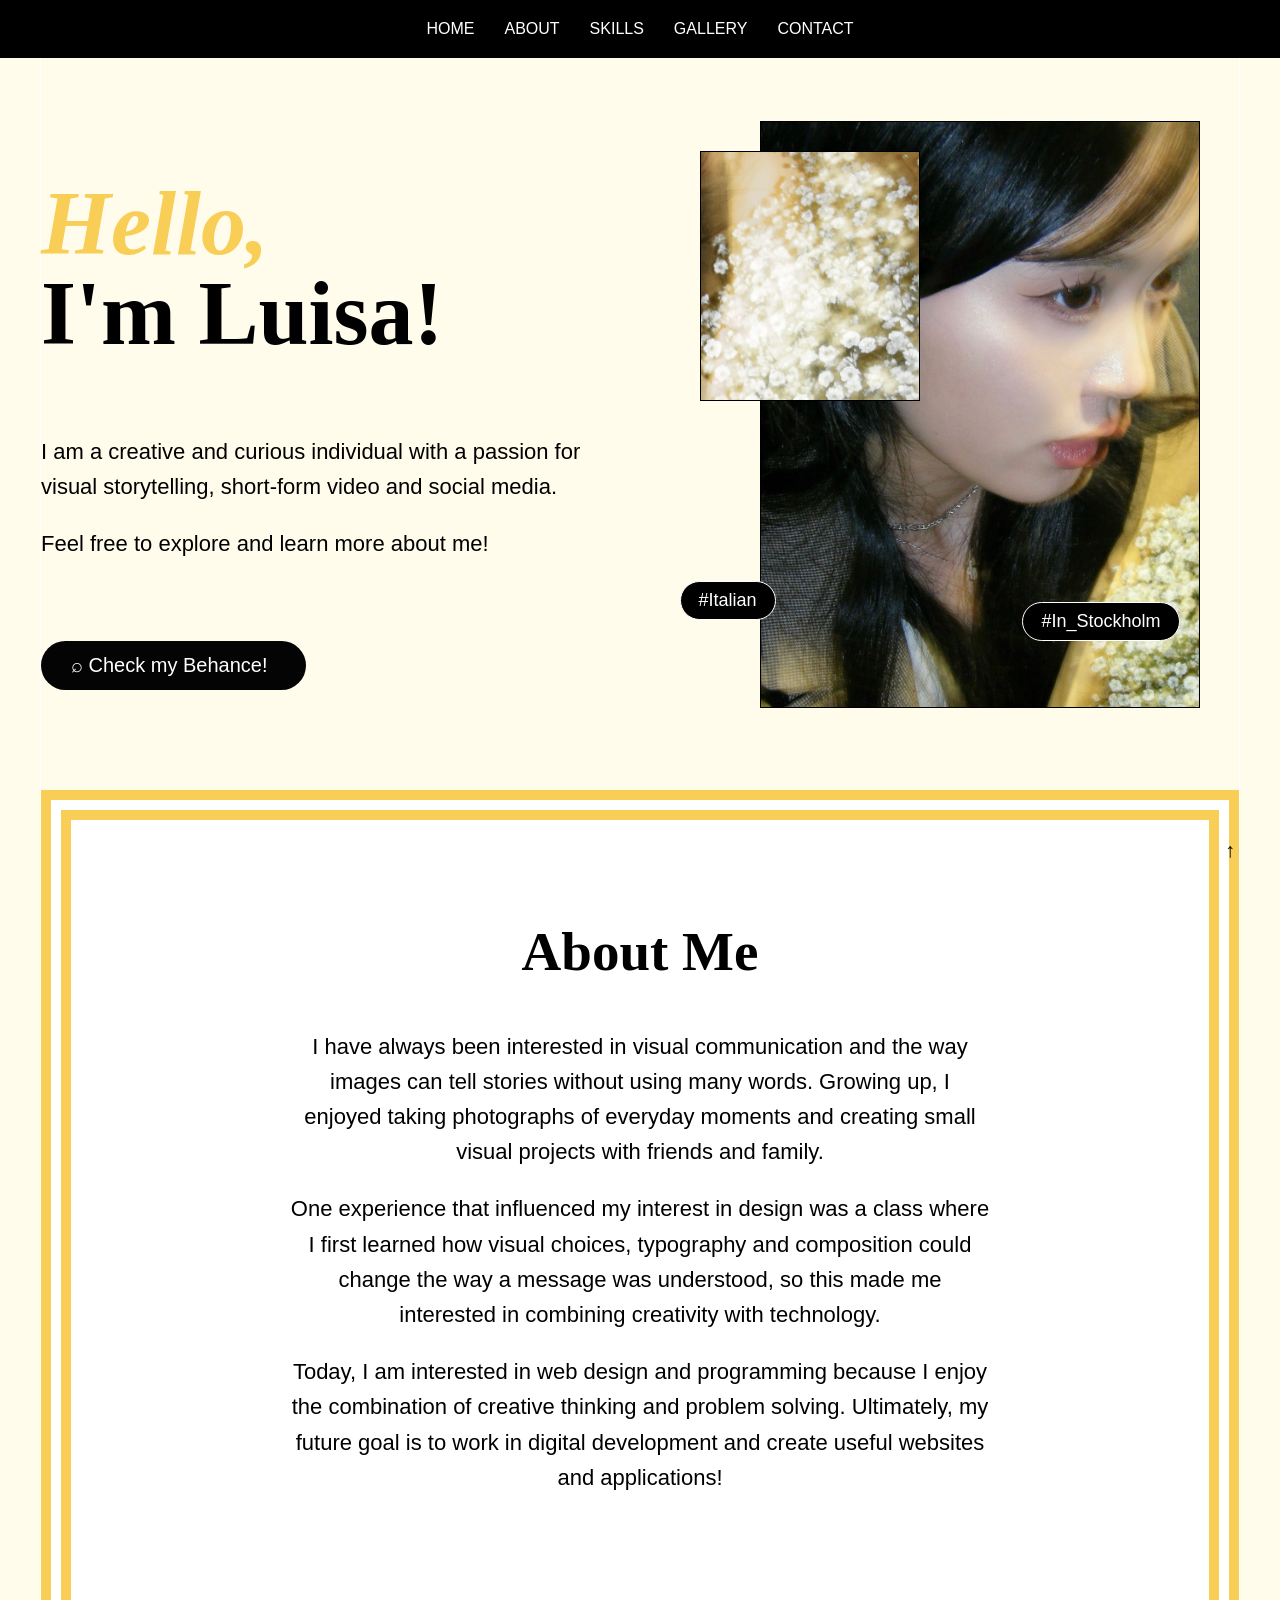
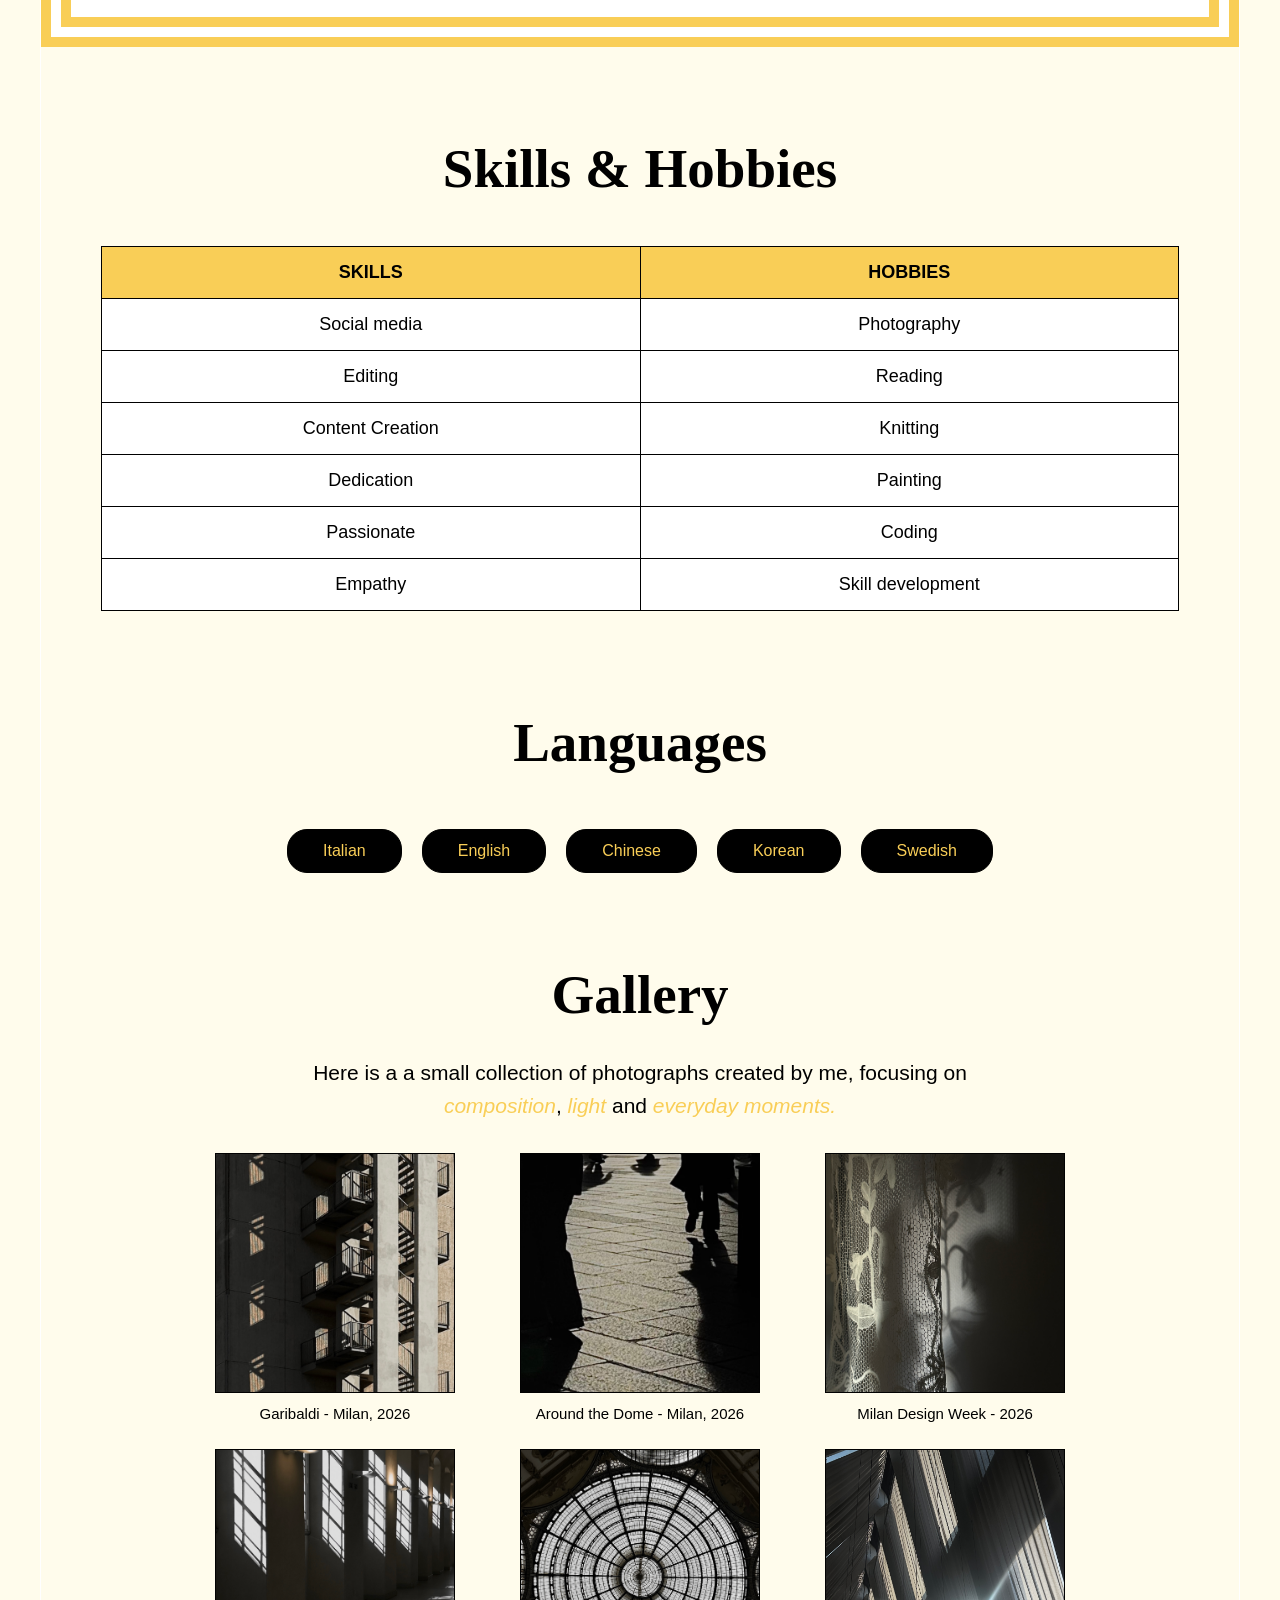
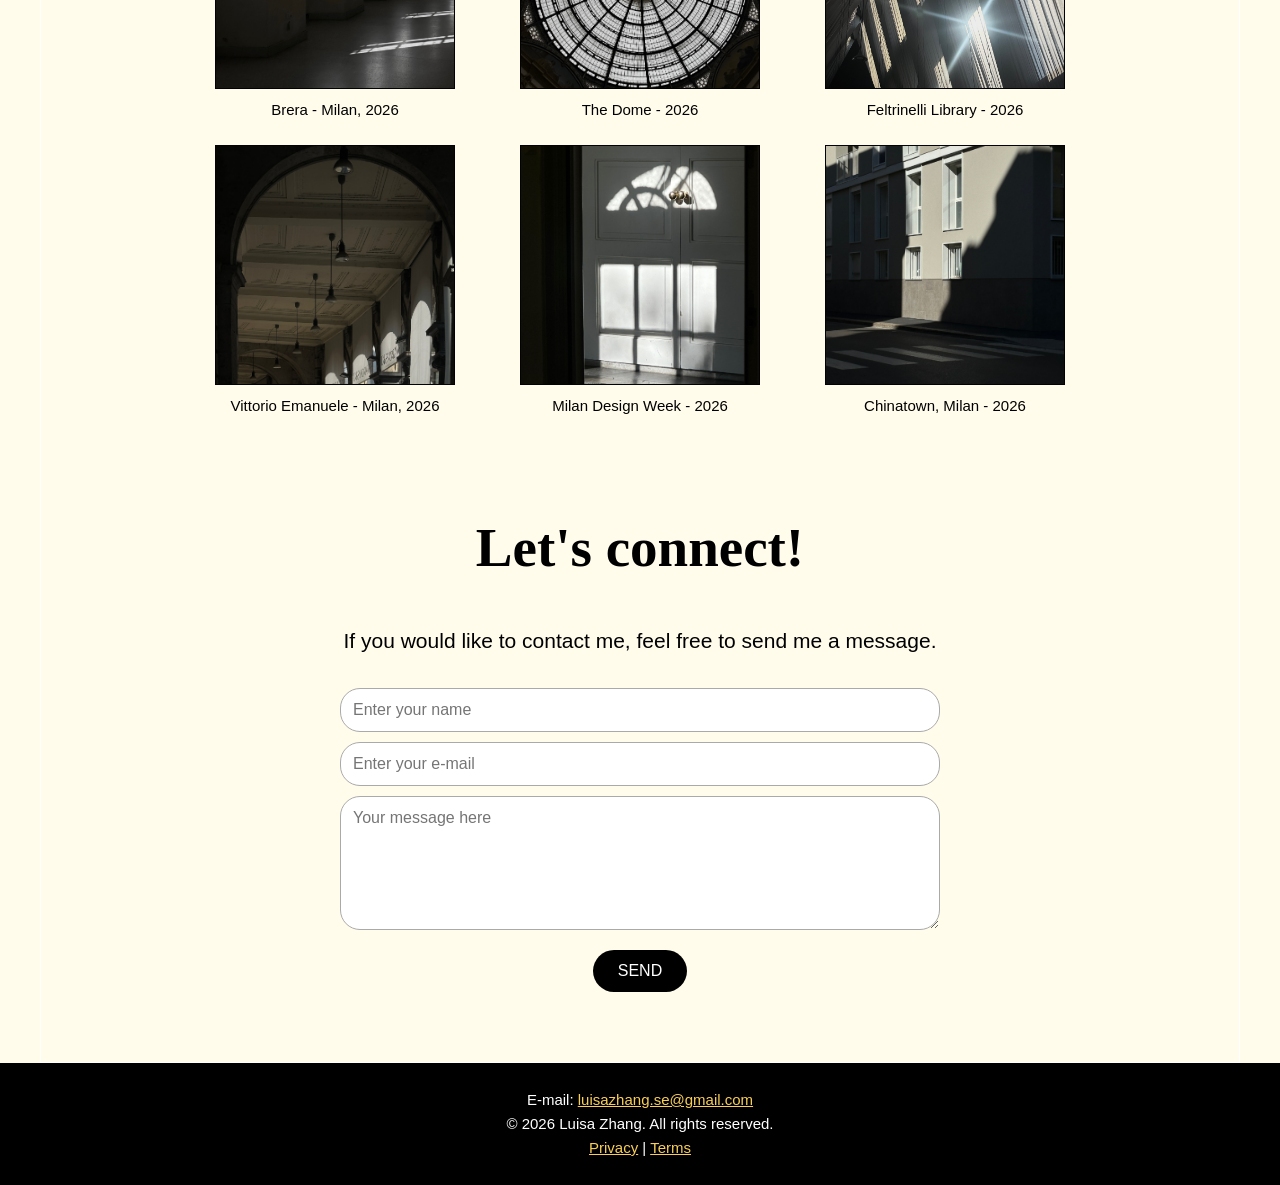
==== index.html @ 50012ce1 "Add initial portfolio project" ====
<!DOCTYPE html>
<html lang="en">
<head>
    <meta charset="UTF-8">
    <meta name="viewport" content="width=device-width, initial-scale=1.0">
    <title> Luisa's portfolio </title>
    <link rel="stylesheet" href="Styles/styles.css">
</head>




<body>



        <!-- HEADER / NAVIGATION -->
    <div id="nav-container"> 

  <nav>
    <ul>
        <li><a href="#home">HOME</a></li>
        <li><a href="#about">ABOUT</a></li>
        <li><a href="#skills">SKILLS</a></li>
        <li><a href="#gallery">GALLERY</a></li>
        <li><a href="#contact">CONTACT</a></li>
    </ul>
  </nav>

    </div>
     <!-- END OF HEADER / NAVIGATION -->





     <!-- BODY -->
    <main id="body-container">



         <section id="home" class="home-section">
            <div class="home-text">
                <h1><i>Hello,</i><br> I'm Luisa!</h1>
                <p>I am a creative and curious individual
                    with a passion for visual storytelling, short-form
                    video and social media.</p>
                <p>Feel free to explore and learn more about me!</p>
            </div>




<div class="profile-visual">


 <div class="image-labels2">
        <span>#Italian</span>
    </div>


    <div class="square square-main">
        <img src="Assets/Images/profile.JPG" alt="Portrait">
    </div>

    <div class="square square-small square-one">
        <img src="Assets/Images/flowers.JPG" alt="Flowers">
    </div>

    <div class="image-labels">
        <span>#In_Stockholm</span>
    </div>



</div>


            



<a href="https://www.behance.net/ruvlly" class="behance">
                    <span>⌕</span>
                    Check my Behance!
                </a>


        </section>





        <!-- ABOUT -->
              <section id="about">
            <h2>About Me</h2>
            <p class="about-text">
                I have always been interested in visual communication
                and the way images can tell stories without using many
                words. Growing up, I enjoyed taking photographs of
                everyday moments and creating small visual projects
                with friends and family.
            </p>
            <p class="about-text">
                One experience that influenced my interest in design
                was a class where I first learned how visual choices,
                typography and composition could change the way a
                message was understood, so this made me interested in
                combining creativity with technology.
            </p>
            <p class="about-text">
                Today, I am interested in web design and programming
                because I enjoy the combination of creative thinking
                and problem solving. Ultimately, my future goal is to work in
                digital development and create useful websites and
                applications!
            </p>
        </section>
        <!-- END OF ABOUT -->






        <!-- SKILLS -->
             <section id="skills">
            <h2>Skills & Hobbies</h2>


            <table>
                <thead>
                    <tr>
                        <th>SKILLS</th>
                        <th>HOBBIES</th>
                    </tr>
                </thead>


                <tbody>
                    <tr>
                        <td>Social media</td>
                        <td>Photography</td>
                    </tr>

                    <tr>
                        <td>Editing</td>
                        <td>Reading</td>
                    </tr>

                    <tr>
                        <td>Content Creation</td>
                        <td>Knitting</td>
                    </tr>

                    <tr>
                        <td>Dedication</td>
                        <td>Painting</td>
                    </tr>

                      <tr>
                        <td>Passionate</td>
                        <td>Coding</td>
                    </tr>

                      <tr>
                        <td>Empathy</td>
                        <td>Skill development</td>
                    </tr>



                </tbody>

            </table>
        </section>




            <h3 id="languages">Languages</h3>

            <ul class="language-list">
                <li>Italian</li>
                <li>English</li>
                <li>Chinese</li>
                <li>Korean</li>
                <li>Swedish</li>
            </ul>





   <!-- END OF SKILLS -->





 <!-- GALLERY -->
   <section id="gallery">
    <h2>Gallery</h2>

    <p class="gallery-message">
                Here is a a small collection of photographs created by me, 
                focusing on <i>composition</i>, <i>light</i> and <i>everyday moments.</i> 
            </p>

    <div class="gallery-grid">

        <div class="gallery-item">
            <div class="gallery-box">
               <img
                    src="Assets/Images/1.JPG"
                    alt="Picture1"
                >
            </div>
            <p class="caption">Garibaldi - Milan, 2026</p>
        </div>

        <div class="gallery-item">
            <div class="gallery-box">
                <img
                    src="Assets/Images/2.JPG"
                    alt="Picture2"
                >
            </div>
            <p class="caption">Around the Dome - Milan, 2026</p>
        </div>

        <div class="gallery-item">
            <div class="gallery-box">
                <img
                    src="Assets/Images/3.JPG"
                    alt="Picture3"
                >    
            </div>
            <p class="caption">Milan Design Week - 2026</p>
        </div>

        <div class="gallery-item">
            <div class="gallery-box">
               <img
                    src="Assets/Images/4.JPG"
                    alt="Picture4"
                >
            </div>
            <p class="caption">Brera - Milan, 2026</p>
        </div>

        <div class="gallery-item">
            <div class="gallery-box">
                <img
                    src="Assets/Images/5.JPG"
                    alt="Picture5"
                >
            </div>
            <p class="caption">The Dome - 2026</p>
        </div>

        <div class="gallery-item">
            <div class="gallery-box">
               <img
                    src="Assets/Images/6.JPG"
                    alt="Picture6"
                >
            </div>
            <p class="caption">Feltrinelli Library - 2026</p>
        </div>

        <div class="gallery-item">
            <div class="gallery-box">
                <img
                    src="Assets/Images/7.JPG"
                    alt="Picture7"
                >
            </div>
            <p class="caption">Vittorio Emanuele - Milan, 2026</p>
        </div>

        <div class="gallery-item">
            <div class="gallery-box">
               <img
                    src="Assets/Images/8.JPG"
                    alt="Picture8"
                >
            </div>
            <p class="caption">Milan Design Week - 2026</p>
        </div>

        <div class="gallery-item">
            <div class="gallery-box">
               <img
                    src="Assets/Images/9.JPG"
                    alt="Picture9"
                >
            </div>
            <p class="caption">Chinatown, Milan - 2026</p>
        </div>
    </div>
</section>
 <!-- END OF GALLERY -->







 <!-- CONTACT -->
<section id="contact">
            <h2>Let's connect!</h2>
            
            <p class="contact-intro">
                If you would like to contact me, feel free to send
                me a message.
            </p>
    


            <form
                action="mailto:luisazhang.se@gmail.com"
                method="post"
                enctype="text/plain"
            >
            
                <input
                    type="text"
                    name="name"
                    required
                    placeholder="Enter your name"
                >

                <input
                    type="email"
                    name="email"
                    required
                    placeholder="Enter your e-mail"
                >

                <textarea
                    id="message"
                    name="message"
                    rows="6"
                    required
                    placeholder="Your message here"
                ></textarea>


                <button type="submit">
                    SEND
                </button>

            </form>
        </section>

 <!-- END OF CONTACT -->







    </main>






<!-- FOOTER -->
    <footer id="footer-container">
        <p class="footer-line">
            E-mail:
            <a href="mailto:luisazhang.se@gmail.com">
                luisazhang.se@gmail.com
            </a>
        </p>

        <p class="footer-line">
            &copy; 2026 Luisa Zhang. All rights reserved.
        </p>

        <p class="footer-line">
            <a href="#">Privacy</a>
            |
            <a href="#">Terms</a>
        </p>
    </footer>
<!-- END OF FOOTER -->





<a href="#home" class="back-to-top">↑</a>




       <!-- END OF BODY -->







</body>
</html>
---- Styles/styles.css ----
/* GENERAL */
* {
    box-sizing: border-box;
}


body {
    margin: 0;
    font-family: Arial, sans-serif;
    background-color: #fffcec;
}


html {
    scroll-behavior: smooth;
}
/* END OF GENERAL */




/* HEADER / NAVIGATION */
#header-container {
    width: 100%;
    background-color: rgb(0, 0, 0);
    border-bottom: 1px solid #ddd;
}

#nav-container {
    position: fixed;
    top: 0;
    left: 0;
    width: 100%;
    background-color: rgb(0, 0, 0);;
    z-index: 1000;
}


nav ul {
    display: flex;
    justify-content: center;
    align-items: center;
    gap: 30px;
    list-style: none;
    margin: 0;
    padding: 20px;
}

nav a {
    color: rgb(255, 255, 255);
    text-decoration: none;
    font-size: 16px;
}


nav a:hover {

    border-radius: 25px;
    color: rgb(249, 206, 87);
    font-style: italic;
}

/* END OF HEADER / NAVIGATION */








#body-container {
    width: 100%;
    max-width: 1200px;
    border: 1px solid #ffffff;
    margin: 0 auto;
}


section {
    min-height: 60vh;
    padding: 100px 0px;
}

h1 {
    font-size: clamp(50px, 8vw, 90px);
    font-family: serif;
    margin-top: 0;
    line-height: 1;
    color: rgb(0, 0, 0);
}

h2 {
    font-size: 55px;
    font-family: serif;
    margin-top: 0;
    text-align: center;
    color: rgb(0, 0, 0);
}

h3 {
    font-size: 55px;
    text-align: center;
}

p {
    font-size: 22px;
    line-height: 1.6;
    max-width: 700px;
}



i {
    color: rgb(249, 206, 87);
}








/* HOME */
.home-section {
    display: grid;
    grid-template-columns: 1fr 1fr;
    align-items: center;
    gap: 0px;
}

.home-text {
    text-align: left;
}


.behance {
    display: inline-block;
    width: 265px;
    margin-top: -20px;
    margin-left: 0px;
    padding: 13px 30px;
    background-color: #040404;
    color: white;
    text-decoration: none;
    border-radius: 40px;
    font-size: 20px;
}


.behance:hover {

    border-radius: 25px;
    color: rgb(249, 206, 87);
}










.profile-visual {
    position: relative;
    width: 100%;
    max-width: 520px;
    height: 560px;
    margin: 0 auto;
}

.square {
    position: absolute;
    aspect-ratio: 1 / 1;
    overflow: hidden;
    border: 1px solid #000;
    background-color: #fbfafa;
}

.square img {
    width: 100%;
    height: 100%;
    object-fit: cover;
    display: block;
}


/* MAIN IMAGE */
.square-main {
    width: min(440px, 85%);
    height: auto;
    aspect-ratio: 3 / 4;
    top: 20px;
    right: 0;
    z-index: 3;
}

/* SMALL OVERLAPPING SQUARE */
.square-one {
    width: 220px;
    height: 250px;
    bottom: 0px;
    top: 50px;
    left: 20px;
    right: 260px;
    z-index: 10;
}


/* SMALL LABELS */
.image-labels {
    position: absolute;
    bottom: 20px;
    right: 20px;
    display: flex;
    gap: 30px;
    z-index: 5;
    font-size: 14px;
}

.image-labels span {
    padding: 8px 18px;
    border-radius: 20px;
    background-color: rgb(0, 0, 0);
    border: 1px solid white;
    color: white;
    font-size: 18px;
    transition: all 0.3s ease;
}

.image-labels span:hover {
    background-color: rgb(255, 255, 255);
    color: rgb(0, 0, 0);
}



.image-labels2 span {
    position: absolute;
    top: 480px;
    left: 0;
    z-index: 20;
    padding: 8px 18px;
    border-radius: 20px;
    background-color: black;
    border: 1px solid white;
    color: white;
    font-size: 18px;
    transition: all 0.3s ease;
}

.image-labels2 span:hover {
    background-color: rgb(249, 206, 87);
    color: rgb(0, 0, 0);
}


.profile-picture {
    width: 100%;
    height: 100%;
    object-fit: cover;
    display: block;
}

/* END OF HOME */









/* ABOUT */
#about {
    background-color: #ffffff;
    border: 30px solid, rgb(249, 206, 87);
    border-style: double;
    padding: 100px 60px;
    text-align: center;
    font-size: 22px;
}

.about-text {
    font-size: 22px;
    line-height: 1.6;
    max-width: 700px;
    margin-left: auto;
    margin-right: auto;
}
/* END OF ABOUT */








/* SKILLS */
#skills {
    text-align: center;
    font-size: 40px;
      padding: 90px 60px 100px;
      color: black;
}

table {
    width: 100%;
    max-width: 1200px;
    border-collapse: collapse;
    margin-top: 30px;
    background-color: white;
    table-layout: fixed;
}

th,
td {
    border: 1px solid black;
    padding: 15px;
    text-align: center;
    font-size: 18px;
}

th {
    background-color: rgb(249, 206, 87);
    color: rgb(0, 0, 0);
}



#languages {
    text-align: center;
    margin-top: 0px;
    color: rgb(0, 0, 0);
    font-size: 55px;
    font-family: serif;
}


.language-list {
    display: flex;
    justify-content: center;
    gap: 20px;
    padding: 0;
    margin: 0;
    list-style: none;
    flex-wrap: wrap;
}

.language-list li {
    background-color: #000000;
    color: rgb(249, 206, 87);
    padding: 12px 35px;
    text-align: center;
    border-radius: 20px;
    border: 1px solid #000;

}
/* END OF SKILLS */








/* GALLERY */

.gallery-message {
    text-align: center;
    margin: 0 auto 20px;
    font-size: 21px;
    max-width: 700px;
    padding-bottom: 10px;
}


#gallery {
      padding: 90px 60px 100px;
}

#gallery h2 {
    text-align: center;
    font-size: 40px;
    margin-bottom: 30px;
    font-size: 55px;
    font-family: serif;
}

.gallery-grid {
    display: grid;
    grid-template-columns: repeat(3, 1fr);
    gap: 25px 65px;
    max-width: 850px;
    margin: 0 auto;
}

.gallery-item {
    text-align: center;
}

.gallery-box {
    width: 100%;
    aspect-ratio: 1 / 1;
    overflow: hidden;
    background-color: #ffffff;
    border: 1px solid #020202;
}

.gallery-box img {
    width: 100%;
    height: 100%;
    object-fit: cover;
    display: block;
}

.caption {
    margin: 10px 0 0;
    font-size: 15px;
    line-height: 1.4;
    text-align: center;
}
/* END OF GALLERY */









/* CONTACT */
#contact {
    text-align: center;
    padding: 0px 20px 70px;
}

.contact-intro {
    text-align: center;
    margin: 0 auto 20px;
    font-size: 21px;
    max-width: 700px;
}

form {
    display: flex;
    flex-direction: column;
    max-width: 600px;
    gap: 10px;
    margin: 30px auto 0;
}

label {
    font-weight: bold;
    margin-top: 10px;
}

input,
textarea {
    width: 100%;
    padding: 12px;
    font-family: inherit;
    font-size: 16px;
    border: 1px solid #aaa;
    border-radius: 20px;
}


input:focus,
textarea:focus {
    outline: 1px solid rgba(255, 255, 255, 0.3);
    border-color: rgb(249, 206, 87);
}


button {
    width: fit-content;
    margin: 10px auto 0;
    padding: 12px 25px;
    border: none;
    border-radius: 25px;
    background-color: rgb(0, 0, 0);
    color: rgb(255, 255, 255);
    font-size: 16px;
    cursor: pointer;
}


/* Button hover */
button:hover {
    background-color: rgb(249, 206, 87);
    color: rgb(58, 135, 19);
}


/* Button keyboard focus */
button:focus-visible {
    outline: 3px solid rgb(2, 2, 2);
    outline-offset: 3px;
}
/* END OF CONTACT */









/* FOOTER */
#footer-container {
    padding: 25px;
    text-align: center;
    background-color: black;
    color: rgb(255, 255, 255);
    font-size: 18px;
}


.footer-line {
    max-width: none;
    margin: 0px;
    font-size: 15px;
    text-align: center;
}

#footer-container a {
    color: rgb(249, 206, 87);
}

#footer-container a:hover {
    color: rgb(249, 206, 87);
}

#footer-container a:focus-visible {
    outline: 3px solid white;
    outline-offset: 3px;
}
/* END OF FOOTER */









/* BACK TO TOP */
.back-to-top {
    position: fixed;
    right: 25px;
    bottom: 25px;

    width: 50px;
    height: 50px;

    display: flex;
    align-items: center;
    justify-content: center;

    color: black;
    text-decoration: none;

    border-radius: 50%;
    font-size: 20px;

    z-index: 1000;
}

.back-to-top:hover {
    background-color: rgb(249, 206, 87);
    color: white;
}
/* END OF BACK TO TOP */










/* TABLET RESPONSIVE */
@media (min-width: 701px) and (max-width: 1024px) {

    .home-section {
        grid-template-columns: 1fr 1fr;
        gap: 25px;
        padding: 100px 35px;
    }

    .home-text {
        padding-left: 10px;
    }

    .home-text h1 {
        font-size: clamp(45px, 7vw, 65px);
    }

    .home-text p {
        font-size: 19px;
    }

    .profile-visual {
        width: 100%;
        max-width: 400px;
        height: 480px;
    }

    .square-main {
        width: 85%;
    }

    .square-one {
        width: 160px;
        height: 190px;
    }

}













/* RESPONSIVE */
@media (max-width: 700px) {

nav ul {
    flex-wrap: nowrap;
    justify-content:center;
    gap: 12px;
    padding: 15px 20px;
    overflow-x: auto;
    white-space: nowrap;
    font-size: 20px;
}


    #body-container {
    width: 95%;
    margin-top: 80px;
}

section {
    min-height: auto;
    padding: 50px 20px;
}

    .home-section {
        grid-template-columns: 1fr;
        text-align: center;
    }


       .gallery-grid {
       grid-template-columns: 1fr;
}


    .home-text {
        text-align: center;
            font-size: 20px;
    }


    .home-text p {
        margin-left: auto;
        margin-right: auto;
        font-size: 20px;
    }



    .about-text {
    font-size: 20px;
    line-height: 1.5;
}





    h1 {
        font-size: 55px;
    }


    h2 {
        font-size: 32px;
    }


    table {
        font-size: 14px;
    }


    th,
    td {
    padding: 9px 4px;
    font-size: 13px;
}



.image-labels {
    bottom: 60px;
    right: 5px;
}

.behance {
    margin: 0 auto;
}


}
/* END OF RESPONSIVE */
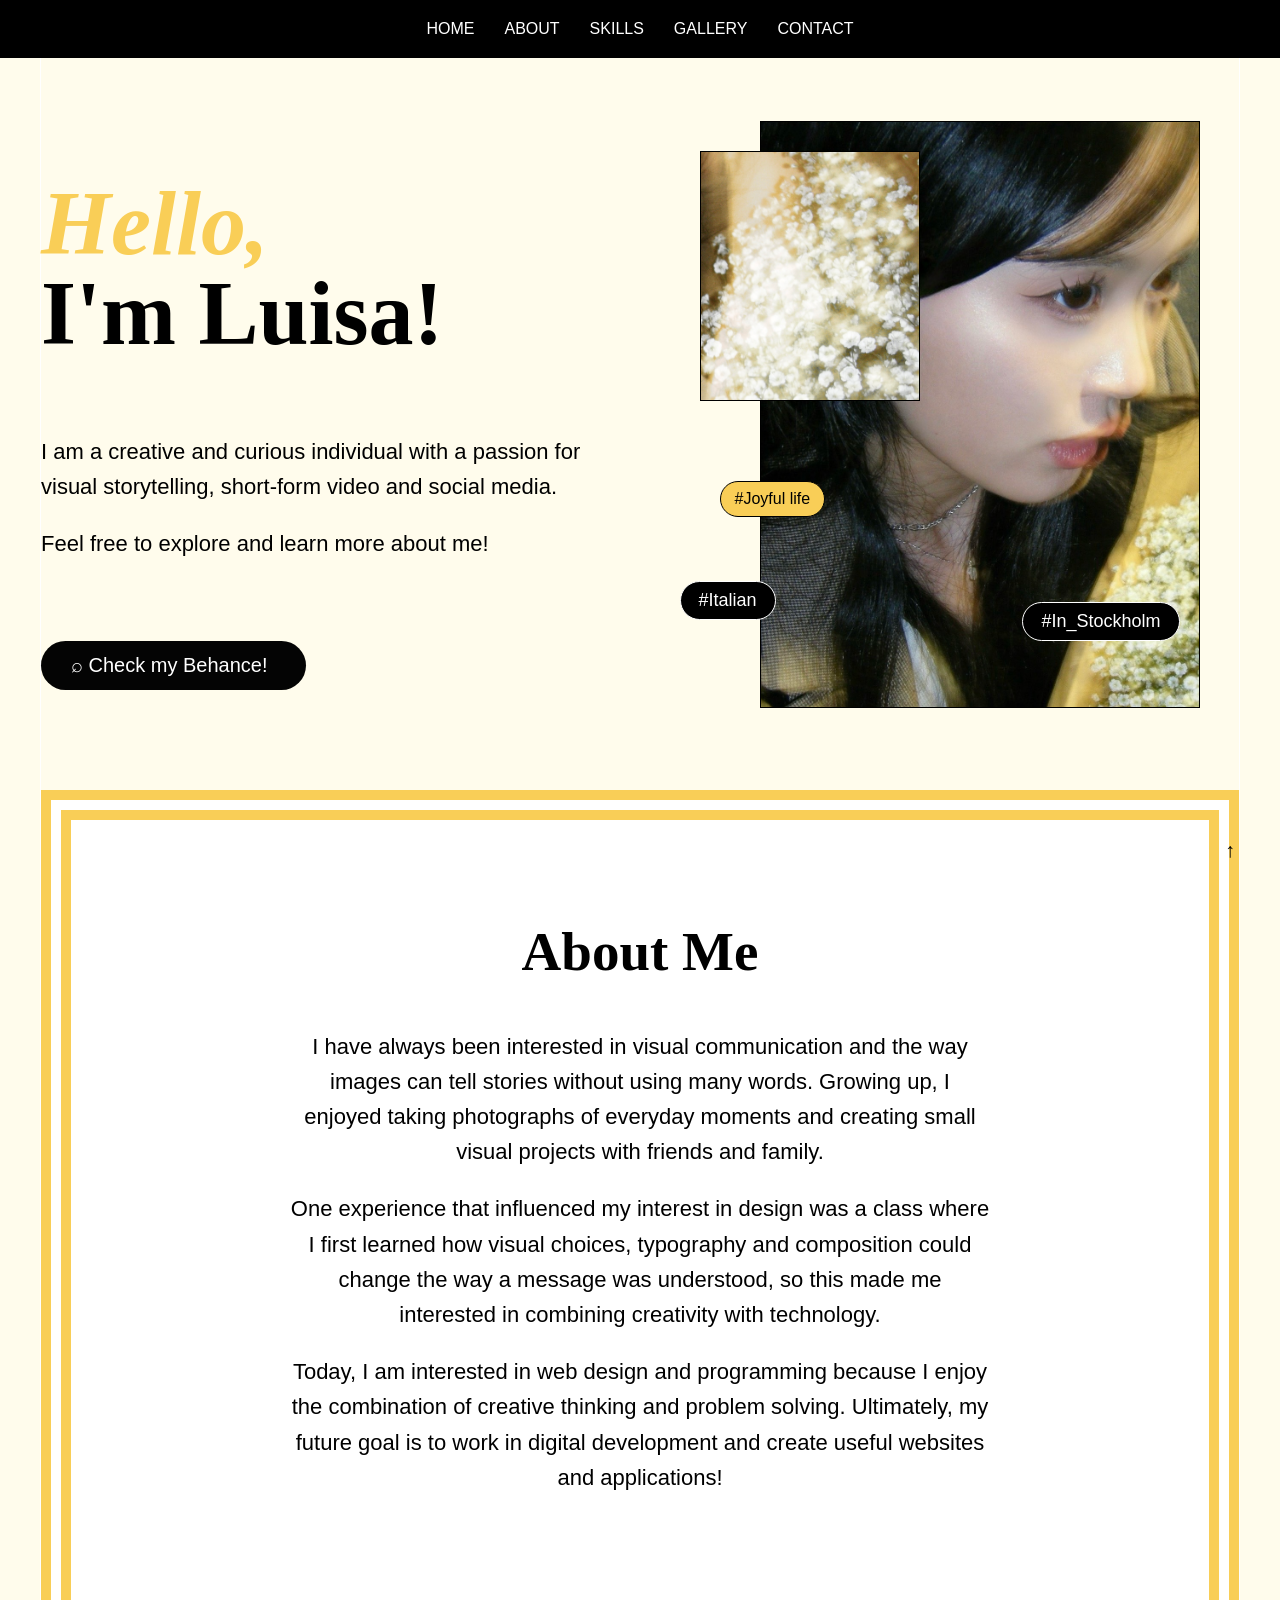
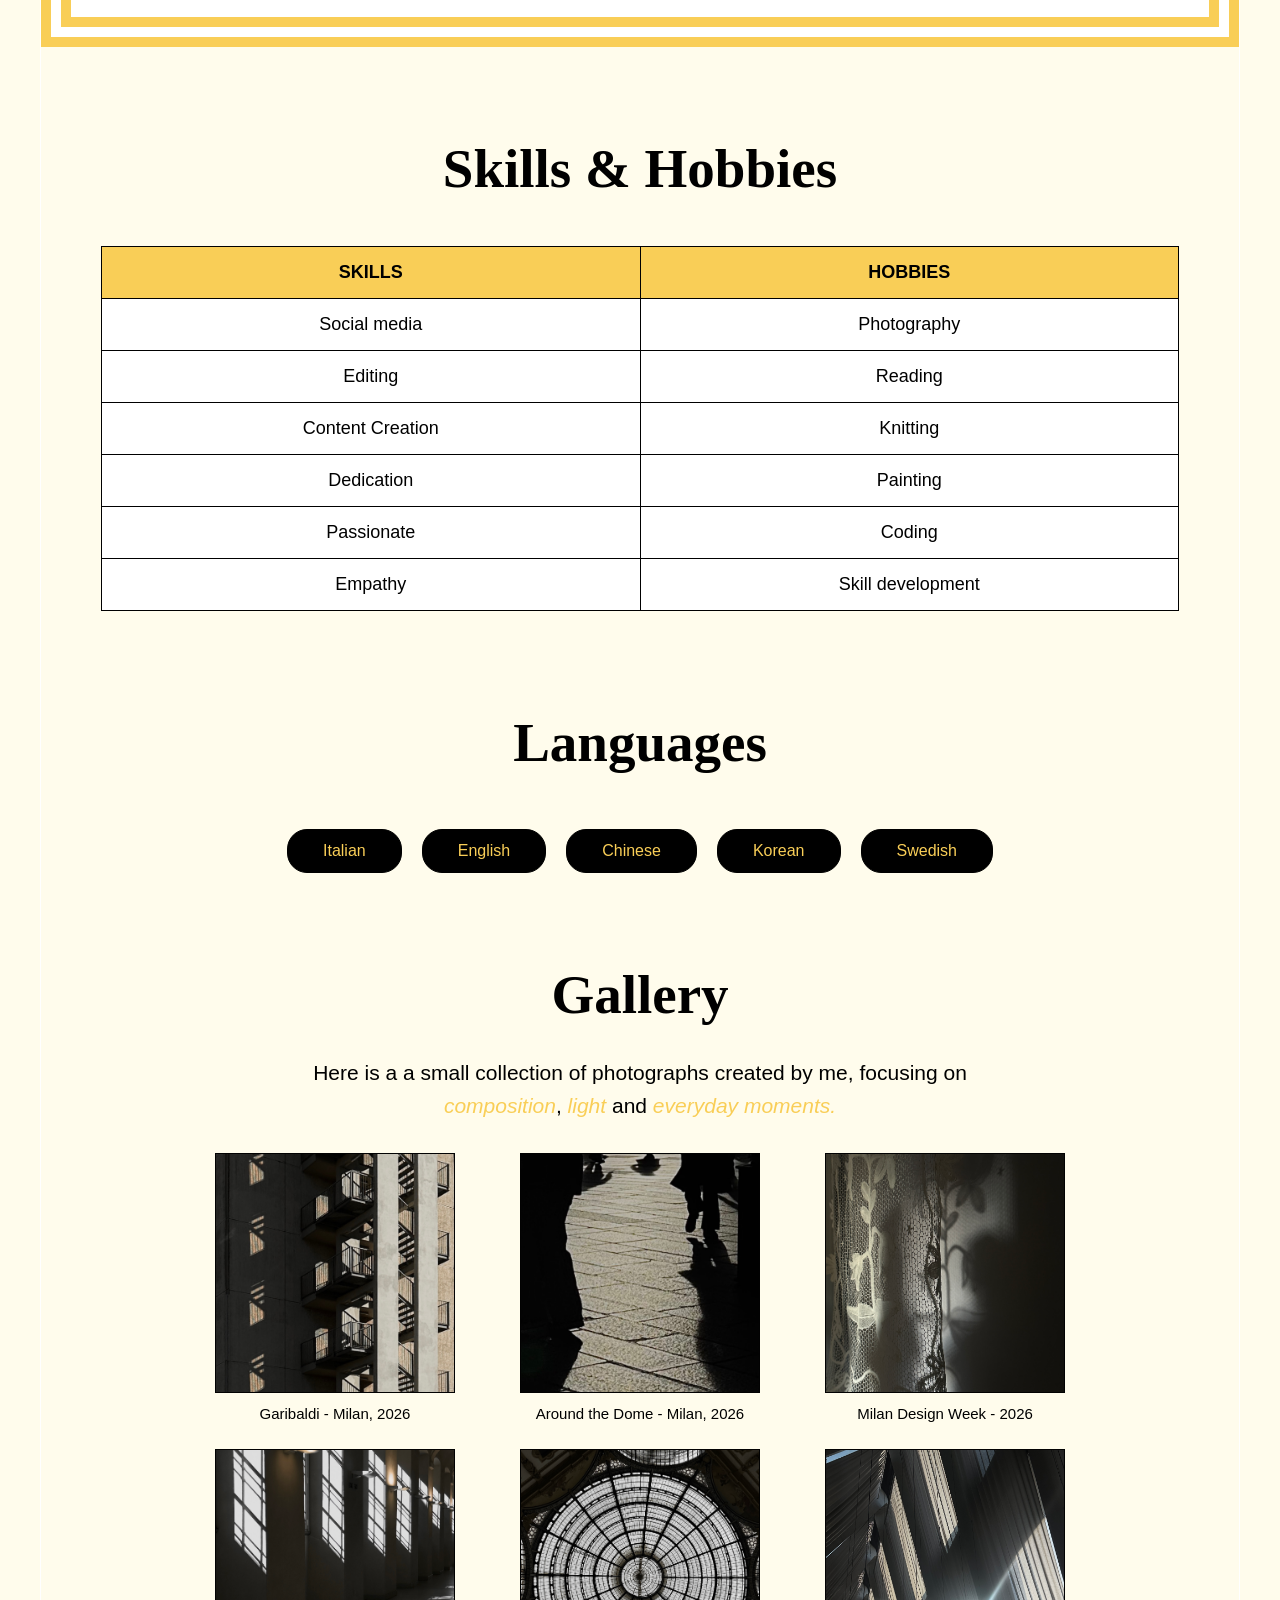
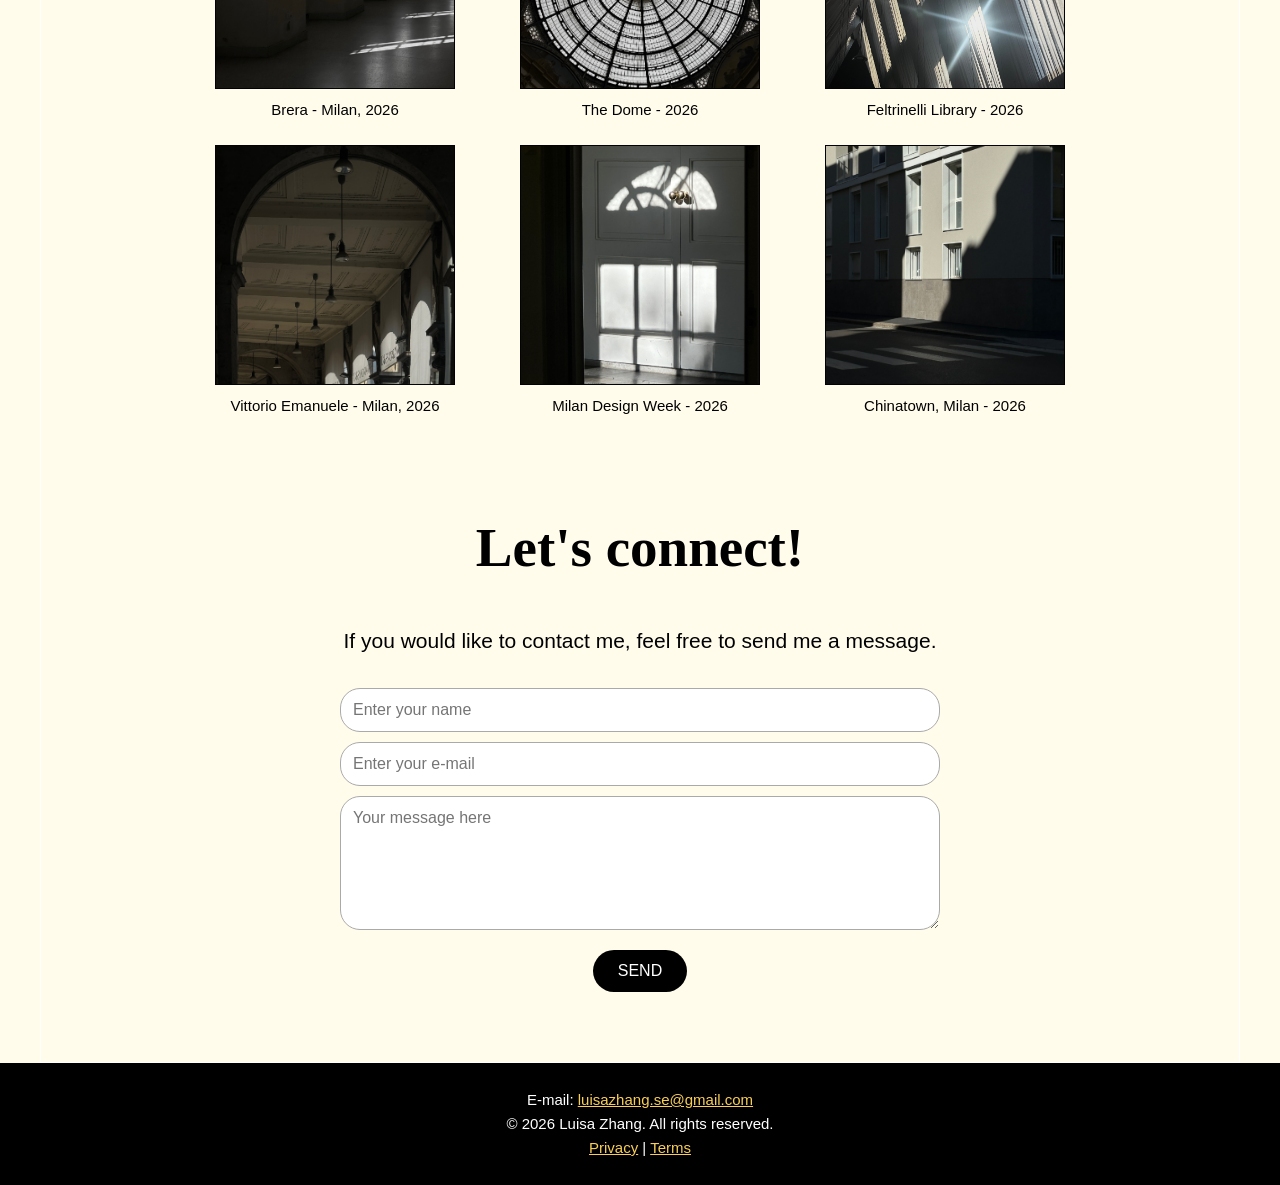
==== commit e95cf233: "Add personal seed" ====
--- a/index.html
+++ b/index.html
@@ -54,10 +54,17 @@
 <div class="profile-visual">
 
 
- <div class="image-labels2">
+    <div class="image-labels2">
         <span>#Italian</span>
     </div>
 
+
+
+    <!-- PERSONAL SEED-->
+     <span class="seed">#Joyful life</span>
+
+
+ 
 
     <div class="square square-main">
         <img src="Assets/Images/profile.JPG" alt="Portrait">
--- a/Styles/styles.css
+++ b/Styles/styles.css
@@ -259,6 +259,32 @@
 }
 
 
+
+
+/* PERSONAL SEED */
+.seed {
+    position: absolute;
+    top: 380px;
+    left: 40px;
+    z-index: 50;
+    display: inline-block;
+    padding: 8px 14px;
+    border: 1px solid black;
+    border-radius: 25px;
+    background-color: rgb(249, 206, 87);
+    color: black;
+    transition: background-color 0.3s ease, color 0.3s ease;
+}
+
+.seed:hover {
+    background-color: black;
+    color: white;
+}
+
+
+
+
+
 .profile-picture {
     width: 100%;
     height: 100%;
